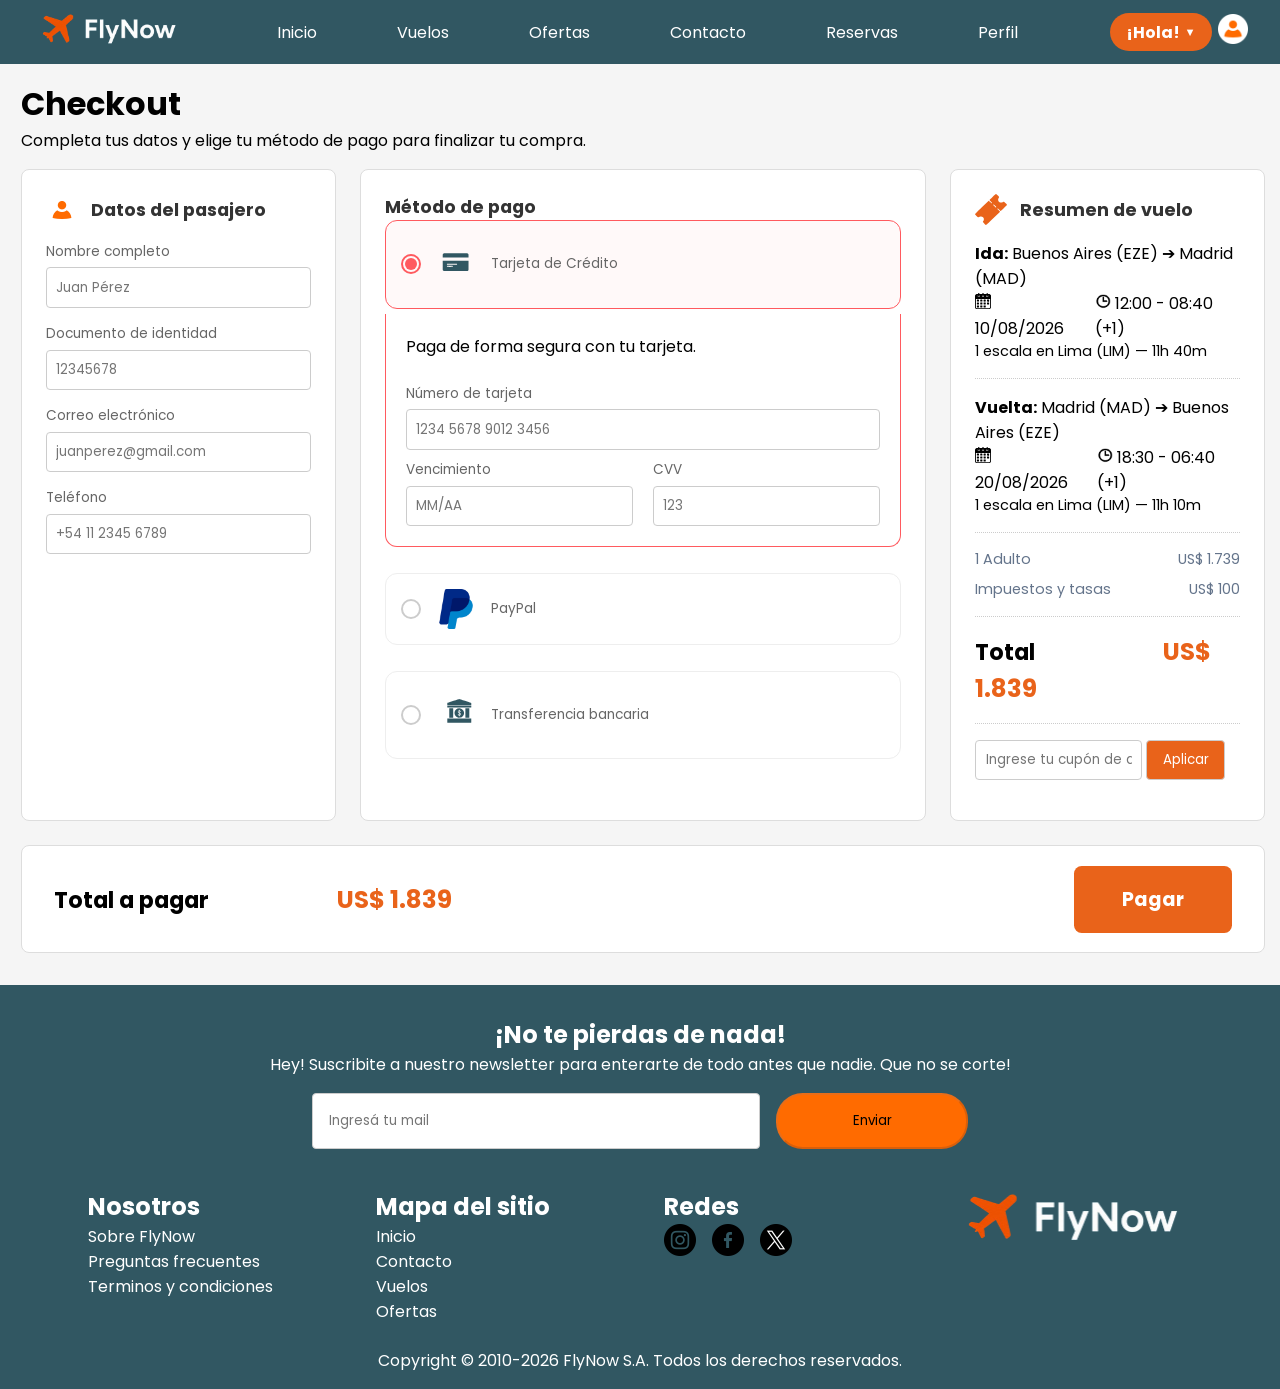
==== pages/Checkout.html @ a068d42f "agregado de archivos" ====
<!DOCTYPE html>
<html lang="es">

<head>
    <meta charset="UTF-8">
    <meta name="viewport" content="width=device-width, initial-scale=1.0">
     <link rel="stylesheet" href="../styles/header.css">
    <link rel="stylesheet" href="../styles/footer.css">
    <link rel="stylesheet" href="../styles/checkout_estilo.css">
    <link href="https://fonts.googleapis.com/css2?family=Poppins:wght@300;400;500;600;700&display=swap"
        rel="stylesheet">

    <link rel="stylesheet" href="../styles/footer.css">
    <title>Checkout</title>
    <script src ="../js/checkout.js" defer></script>
    
</head>

<body>
    <header>
        <nav class="menu">
            <section class="menu-izquierda">
                <a href="../index.html"><img class="logo" src="../images/logo.png" alt="logo" height="35"></a>
            </section>

            <section class="menu-medio">
                <ul>
                    <li><a href="../index.html">Inicio</a></li>
                    <li><a href="vuelos.html">Vuelos</a></li>
                    <li><a href="ofertas.html">Ofertas</a></li>
                    <li><a href="contacto.html">Contacto</a></li>
                    <li><a href="MiCuenta.html">Reservas</a></li>
                    <li><a href="perfil.html">Perfil</a></li>
                </ul>
            </section>

              <section class="menu-derecha">
        
            
            <details class="iniciar-sesion">

                <summary>
                    ¡Hola!
                </summary>

                <a href="../index.html" class="cerrar-sesion">
                    Cerrar sesión
                </a>

            </details>

            <a href="InicioSesion.html">
                <img class="usuario" src="../images/usuario.png" alt="usuario" width="30">
            </a>
        </section>
        </nav>
    </header>

    <main class="contenedor-pago">
        <div class="encabezado">
            <h1>Checkout</h1>
            <p>Completa tus datos y elige tu método de pago para finalizar tu compra.</p>
        </div>

        <form id="checkout-form">
            <div class="rejilla-superior">

                <section class="tarjeta">
                    <div class="pasajero">
                        <img src="../images/usuario.png" alt="usuario">
                        <h3>Datos del pasajero</h3>
                    </div>
                    <div class="campo">
                        <label for="full_name">Nombre completo</label>
                        <input type="text" id="full_name" name="nombre_completo" placeholder="Juan Pérez" required>
                        <span class="error-mensaje" id="error_full_name"></span>
                    </div>
                    <div class="campo">
                        <label for="document_number">Documento de identidad</label>
                        <div class="grupo-mixto">
                            <input type="text" id="document_number" name="nro_documento" placeholder="12345678" required>
                        </div>
                        <span class="error-mensaje" id="error_document_number"></span>
                    </div>
                    <div class="campo">
                        <label for="passenger_email">Correo electrónico</label>
                        <input type="email" id="passenger_email" name="email_pasajero" placeholder="juanperez@gmail.com" required>
                        <span class="error-mensaje" id="error_passenger_email"></span>
                    </div>
                    <div class="campo">
                        <label for="phone">Teléfono</label>
                        <input type="tel" id="phone" name="telefono" placeholder="+54 11 2345 6789" required>
                        <span class="error-mensaje" id="error_phone"></span>
                    </div>
                </section>

                <section class="tarjeta">
                    <h3>Método de pago</h3>

                    <div class="metodo-item">
                        <input type="radio" name="metodo_pago" id="car_payment" value="tarjeta" checked>
                        <label for="car_payment" class="metodo-header">
                            <span class="radio-custom"></span>
                            <img class="icon-pago" src="../images/Tarjeta.svg" alt="Tarjeta">
                            <span class="texto-metodo">Tarjeta de Crédito</span>
                        </label>

                        <div class="datos tarjeta">
                            <p>Paga de forma segura con tu tarjeta.</p><br>
                            <label for="card_number">Número de tarjeta</label>
                            <input type="text" id="card_number" placeholder="1234 5678 9012 3456">

                            <div class="row" style="margin-top: 10px;">
                                <div>
                                    <label for="expiration">Vencimiento</label>
                                    <input type="text" id="expiration" placeholder="MM/AA">
                                </div>
                                <div>
                                    <label for="cvv">CVV</label>
                                    <input type="text" id="cvv" placeholder="123">
                                </div>
                            </div>
                        </div>
                    </div>

                    <div class="metodo-item">
                        <input type="radio" name="metodo_pago" id="paypal_payment" value="paypal">
                        <label for="paypal_payment" class="metodo-header">
                            <span class="radio-custom"></span>
                            <img class="icon-pago" src="../images/paypal.svg" alt="PayPal">
                            <span class="texto-metodo">PayPal</span>
                        </label>
                        <div class="datos paypal">
                            <p>Serás redirigido a PayPal para finalizar.</p><br>
                            <input type="email" placeholder="tuemail@paypal.com">
                        </div>
                    </div>

                    <div class="metodo-item">
                        <input type="radio" name="metodo_pago" id="payment_transfer" value="transferencia">
                        <label for="payment_transfer" class="metodo-header">
                            <span class="radio-custom"></span>
                            <img class="icon-pago" src="../images/Banco.svg" alt="Banco">
                            <span class="texto-metodo">Transferencia bancaria</span>
                        </label>
                        <div class="datos transferencia">
                            <div class="info-bancaria">
                                <div class="dato-fila"><span class="etiqueta">Banco:</span><span class="valor">Banco
                                        Nación</span></div>
                                <div class="dato-fila"><span class="etiqueta">CBU:</span><span
                                        class="valor">01101234560123456789012</span></div>
                                <div class="dato-fila"><span class="etiqueta">Alias:</span><span
                                        class="valor">FLYNOW.PAGOS</span></div>
                            </div>
                        </div>
                    </div>
                </section>

                <section class="tarjeta" id="resumen-vuelo-card">
                    <div class="pasajero">
                        <img src="../images/ticket-color.svg" alt="">
                        <h3>Resumen de vuelo</h3>
                    </div>

                    <div id="resumen-itinerario">
                        <!-- Renderizado dinámicamente por JS (checkout.js) -->
                    </div>

                    <div class="separador-puntos"></div>

                    <div id="resumen-precios">
                        <!-- Renderizado dinámicamente por JS (checkout.js) -->
                    </div>

                    <div class="separador-puntos"></div>

                    <div class="total-pago">
                        Total <span class="monto" id="monto-resumen">US$ 1.839</span>
                    </div>

                    <div class="separador-puntos"></div>

                    <div class="campo-cupon">
                        <label for="discount_coupon" style="display: none;">Cupón</label>
                        <input class="cupon" type="text" id="discount_coupon" name="cupon_descuento"
                            placeholder="Ingrese tu cupón de descuento">
                        <button type="button" class="boton-cupon" id="btn-aplicar-cupon">Aplicar</button>
                    </div>

                    <span class="error-mensaje" id="error_cupon"></span>

                </section>

                <section class="resumen">
                    <div class="total-pago">
                        Total a pagar <span class="monto" id="monto-total-pagar">US$ 1.839</span>
                    </div>
                    <button type="button" class="boton-accion" id="btn-pagar">
                        Pagar
                    </button>
                </section>
            </div>
        </form>
    </main>

<footer class="footer">
        <div class="f-suscripcion">
            <h2>¡No te pierdas de nada!</h2>
            <p>Hey! Suscribite a nuestro newsletter para enterarte de todo antes que nadie. Que no se corte!</p>

            <form action="/procesar-datos" method="POST">
                <div class="divForm">
                    <!-- <label for="mail">E-mail:</label> -->
                    <input placeholder="Ingresá tu mail" type="email" id="mail" name="mail" required="">
                    <button id="Enviar" type="submit">Enviar</button>
                </div>
            </form>
        </div>

        <div class="f-Menu">
            <div class="f-section">
                <h2 class="f-titulos">Nosotros</h2>
                <ul>
                    <li><a href="../pages/contacto.html">Sobre FlyNow</a></li>
                    <li><a href="../index.html#faq-section">Preguntas frecuentes</a></li>
                    <li><a href="../pages/condiciones.html">Terminos y condiciones</a></li>
                </ul>
            </div>
            <div class="f-section">
                <h2 class="f-titulos">Mapa del sitio</h2>
                <ul>
                    <li><a href="../index.html">Inicio</a></li>
                    <li><a href="../pages/contacto.html">Contacto</a></li>
                    <li><a href="../pages/vuelos.html">Vuelos</a></li>
                    <li><a href="../pages/ofertas.html">Ofertas</a></li>
                </ul>
            </div>
            <div class="f-section">
                <h2 class="f-titulos">Redes</h2>
                <ul class="f-redes">
                    <li><a href="https://www.instagram.com"><img class="iconoRedes" src="../images/redes/instagram.png"
                                alt="instagram"></a>
                    </li>
                    <li><a href="https://www.facebook.com/"><img class="iconoRedes" src="../images/redes/facebook.png"
                                alt="facebook"></a>
                    </li>
                    <li><a href="https://x.com/"><img class="iconoRedes" src="../images/redes/x.png"
                                alt="X ex Twitter"></a>
                    </li>
                </ul>
            </div>
            <div class="f-section">
                <img class="f-logo" src="../images/logo.png" alt="FlyNow">
            </div>
        </div>
        <div class="f-Derechos">
            <p>Copyright © 2010-2026 FlyNow S.A. Todos los derechos reservados.</p>
        </div>

    </footer>
</body>

</html>
---- styles/header.css ----
* {
  margin: 0;
  padding: 0;
  font-family: Poppins, sans-serif;
  box-sizing: border-box;
}

.menu {
  position: relative;
  display: flex;
  margin: 1rem;
  align-items: center;
  justify-content: space-between;
  background-color: #315762;
  width: 100%;
  height: 3.5rem;
  padding: 2rem;
  margin: 0;
}

.menu .menu-izquierda {
  display: flex;
  align-items: center;

}

.menu .menu-medio ul {
  display: flex;
  list-style-type: none;
  gap: 3rem;
  justify-content: center;
}

a{
  text-decoration: none;
}



.menu-medio a {
  display: inline-block;
  text-decoration: none;
  padding: 1rem;
  color: white;
  transition: color 0.3s ease;
}

.menu-medio a:hover {
  background-color: rgba(255, 255, 255, 0.2);
}


.menu .menu-derecha {
  justify-content: flex-end;
  display: flex;
  align-items: center;
  gap:0.4rem;
}

.iniciar-sesion {
  position: relative;
}

.iniciar-sesion summary{
  display: flex;
  align-items: center;
  cursor: pointer;
  background-color: #E9631A;
  color: white;
  padding: 0.4rem 1rem;
  border-radius: 1.20rem;
  font-weight: bold;
}

.iniciar-sesion summary::after {
  content: "▼";
  font-size: 0.7rem;
  margin-left: 0.3rem;
}

.iniciar-sesion a{
  position: absolute;
  background-color: white;
  padding: 0.6rem 1rem;
  border-radius: 0.8rem;
  text-decoration: none;
  top: 100%;
  white-space: nowrap; 
  color: black;
}
---- styles/footer.css ----
/* Empieza el FOOTER */

.footer {
  background-color: #315762;
 
  display: flex;
  flex-direction: column;
  gap: 1em;
  padding: 1em 5em;
  color: white;
}

.f-suscripcion {
  text-align: center;

  padding: 1em;
}

.divForm {
  display: flex;
  flex-direction: row;
  justify-content: center;
  gap: 1em;
  padding-top: 1em;

 
}

#mail {
  /* width: 35em; */
  padding: 1.2em 1.2em;
  width: 35vw;
}

#Enviar {
  padding: 1.2em 1.2em;
  width: 15vw;
  background-color: #FF6B00;
  border-color: #977a7a33;
  border-radius: 2em;
  box-shadow: 0%;

}

.f-Menu {
  display: grid;
  grid-template-columns: 2fr 2fr 2fr 1fr;
  background-color: #315762;
  /* #073B4C */
}

.f-section {
  padding: 0.5em;
}

.f-section ul li {
  list-style-type: none;
}


.f-section a{
    color: white;
    text-decoration: none;
}


.iconoRedes {
  width: 2em;
  margin-right: 1em;
}

.f-logo {
  width: 15em;
}

.f-redes {
  display: flex;
  flex-direction: row;
}

.f-Derechos {
  text-align: center;
}

/* FIN FOOTER */
---- styles/checkout_estilo.css ----
.menu {
  position: relative;
  display: flex;
  margin: 1rem;
  align-items: center;
  justify-content: space-between;
  background-color: #315762;
  width: 100%;
  height: 3.5rem;
  padding: 2rem;
  margin: 0;
}

.menu .menu-izquierda {
  display: flex;
  align-items: center;

}

.menu .menu-medio ul {
  display: flex;
  list-style-type: none;
  gap: 3rem;
  justify-content: center;
}

a{
  text-decoration: none;
}



.menu-medio a {
  display: inline-block;
  text-decoration: none;
  padding: 1rem;
  color: white;
  transition: color 0.3s ease;
}

.menu-medio a:hover {
  background-color: rgba(255, 255, 255, 0.2);
}


.menu .menu-derecha {
  justify-content: flex-end;
  display: flex;
  align-items: center;
  gap:0.4rem;
}

.iniciar-sesion {
  position: relative;
}

.iniciar-sesion summary{
  display: flex;
  align-items: center;
  cursor: pointer;
  background-color: #E9631A;
  color: white;
  padding: 0.4rem 1rem;
  border-radius: 1.20rem;
  font-weight: bold;
}

.iniciar-sesion summary::after {
  content: "▼";
  font-size: 0.7rem;
  margin-left: 0.3rem;
}

.iniciar-sesion a{
  position: absolute;
  background-color: white;
  padding: 0.6rem 1rem;
  border-radius: 0.8rem;
  text-decoration: none;
  top: 100%;
  white-space: nowrap; 
  color: black;
}



body{
    max-width: 100%;
    margin: 0;
   background-color: rgb(243, 241, 241);
    font-family: Arial, Helvetica, sans-serif;
}

.volver {
    text-decoration: none;
    color: #e9631a;
}



.titulo{
    padding-left: 2em;
    padding-top: 2em;
}

/* --- Estilos Generales --- */
* {
    margin: 0;
    padding: 0;
    box-sizing: border-box;
    font-family: 'Poppins', sans-serif;
}

body {
    background-color: #f5f5f5;
    font-size: 16px;
}

/* --- Rejilla y Contenedores --- */
.contenedor-pago {
    width: 100%;
    padding-left: 1.3em;
    padding-top: 1em;
}

.rejilla-superior {
    display: grid;
    grid-template-columns: 25% 45% 25%; 
    gap: 1.5em;
    margin-bottom: 2em;
    padding-top: 1em;
}

.tarjeta {
    background: #ffffff;
    padding: 1.5em;
    border-radius: 0.5em;
    border: 1px solid #ddd;
}

.tarjeta h3 {
    font-size: 1.1em;
    color: #333;
}

.pasajero{
    display: flex;
    align-items: center;
    gap: 0.8em;
    margin-bottom: 1em;
}

.pasajero img {
    width: 2em;        
    height: auto;       
    display: block;    
}

/* --- Formulario --- */
.campo { margin-bottom: 1em; }
label { display: block; font-size: 0.85em; margin-bottom: 0.4em; color: #666; }
input, select { 
    width: 100%; 
    padding: 0.7em; 
    border: 1px solid #ccc; 
    border-radius: 0.3em; 
}

/*tipo de documento*/
.grupo-mixto { 
    display: flex; 
    gap: 0.5em; }


.grafico-vuelo {
    display: flex;
    align-items: center;
    margin: 1em 0;
    text-align: center;
}

.detalle-escala{
    font-size: 0.9em;
}

.info-salida{
    display: flex;
    align-items: center;
    gap: 1em;
}

.info-salida img {
    width: 1em;        
    height: auto;       
  
}

.separador-puntos {
    border-top: 1px dotted #ccc;
    margin: 1em 0;
}

/* --- Contenedor de pago --- */
.icon-pago {
    width: 40px;
    margin: 0 15px;
}

.metodo-header {
    display: flex;
    align-items: center;
    padding: 15px;
    border: 1px solid #eee; 
    border-radius: 12px;
    cursor: pointer;
    transition: all 0.3s ease;
}

input[type="radio"] {/*Se encarga de ocultar radio original y colocar el naranja */
    display: none;
}

.radio-custom {/*Es el circulo del input */
    width: 20px;
    height: 20px;
    border: 2px solid #ccc;
    border-radius: 50%;
    display: inline-block;
    position: relative;
}


input[type="radio"]:checked + .metodo-header {/* cambia el estilo cuando está seleccionado  */
    border-color: #ff5a5f;
    background-color: #fff9f9;
}

input[type="radio"]:checked + .metodo-header .radio-custom {/*cambia tambien el circulo */
    border-color: #ff5a5f;
}

input[type="radio"]:checked + .metodo-header .radio-custom::after { /* es el punto del input */
    content: "";
    width: 12px;
    height: 12px;
    background: #ff5a5f;
    border-radius: 50%;
    position: absolute;
    top: 50%;
    left: 50%;
    transform: translate(-50%, -50%);
}



.datos {/* datos que se despliegan */
    display: none;
    padding: 20px;
    border: 1px solid #ff5a5f;
    border-top: none;
    border-radius: 0 0 12px 12px;
    background: white;
}

/* Asegurate de que esto esté tal cual */
#car_payment:checked ~ .datos.tarjeta,
#paypal_payment:checked ~ .datos.paypal,
#payment_transfer:checked ~ .datos.transferencia {
    display: block;
}
.metodo-item{
margin-bottom: 5%;
}
.row {
    display: flex;
    gap: 20px;
}
.row div {
    flex: 1; /* Hace que ambos ocupen el mismo espacio */
}

.info-bancaria {
    background-color: #f0f7ff; 
    border: 1px solid #d0e3ff; 
    border-radius: 8px; 
    padding: 15px;
    margin-top: 15px; 
}


.dato-fila {
    display: grid;
    grid-template-columns: 80px 1fr; 
    margin-bottom: 5px; 
    font-family: sans-serif;
}


.info-bancaria .etiqueta {
    font-weight: bold;
    color: #444;
    font-size: 14px;
}


.info-bancaria .valor {
    color: #555;
    font-size: 14px;
}

/* --- Barra Inferior --- */
.resumen {
    display: flex;
    justify-content: space-between;
    align-items: center;
    grid-column: 1 / 4; 
    background: #fff;
    padding: 1.2em 2em;
    border-radius: 0.5em;
    border: 1px solid #ddd;
}

.fila-precio{
   display: flex;
   justify-content: space-between;
   font-size: 0.9em;
    color: #64748b;
    margin-bottom: 0.6em;
}

.campo-cupon { margin-bottom: 1em; }
.cupon{ 
    width: 63%; 
    padding: 0.7em; 
    border: 1px solid #ccc; 
    border-radius: 0.3em; 
}

.boton-cupon{
    width: 30%;
    padding: 0.7em; 
    border: 1px solid #ccc; 
    border-radius: 0.3em;
    background-color: #E9631A;
    color: white;
    cursor: pointer;
}

.total-pago{
     font-weight: bold;
     font-size: 1.4em;
}


 .monto {
    color: #e9631a;
    font-weight: bold;
    font-size: 1.1em;
    margin-left: 5em;

}

.boton-accion {
    background-color: #e9631a;
    color: white;
    border: none;
    padding: 1em 2.5em;
    border-radius: 0.4em;
    font-weight: bold;
    font-size: 1.2em;
    cursor: pointer;
}

/* Oculta el checkbox y el icono del menú hamburguesa en desktop */
.menu-checkbox,
.menu-icono-hamburguesa {
    display: none;
}
/* ==========================================================================
   RESPONSIVE PARA TABLET (de 37.6em a 64em)
   ========================================================================== */
@media (min-width: 37.6em) and (max-width: 64em) {
 
    html, body {
        margin: 0;
        padding: 0;
        width: 100%;
        overflow-x: hidden;
        box-sizing: border-box;
    }
 
   /* --- MENÚ SUPERIOR --- */
    .menu {
        display: flex;
        flex-direction: row;
        justify-content: space-between;
        align-items: center;
        width: 100%;
        padding: 0.5em 0.6em;
        box-sizing: border-box;
        height: auto;
        gap: 0.3em;
    }
 
    .menu-izquierda {
        flex-shrink: 0;
    }
 
    .menu-izquierda .logo {
        height: 26px;
        width: auto;
    }
 
    .menu-medio {
        flex: 1;
        min-width: 0;
        overflow: hidden;
    }
 
    .menu-medio ul {
        display: flex;
        flex-direction: row;
        gap: 0.1rem;
        list-style: none;
        padding: 0;
        margin: 0;
        justify-content: center;
        flex-wrap: nowrap;
    }
 
    .menu-medio a {
        font-size: 0.62em;
        padding: 0.3rem 0.35rem;
        white-space: nowrap;
    }
 
    .menu-derecha {
        flex-shrink: 0;
        gap: 0.3em;
    }
 
    .iniciar-sesion summary {
        font-size: 0.65em;
        padding: 0.25rem 0.5rem;
        white-space: nowrap;
    }
 
    .menu-derecha .usuario {
        width: 22px;
    }
 
    .menu-checkbox,
    .menu-icono-hamburguesa {
        display: none;
    }
 
    /* --- CONTENEDOR GENERAL --- */
    .contenedor-pago {
        width: 100%;
        padding: 0 0.8em;
        box-sizing: border-box;
    }
 
    .encabezado h1 {
        font-size: 1.4em;
    }
 
    .encabezado p {
        font-size: 0.85em;
    }
 
    /* --- REJILLA: pasa a 2 columnas, el resumen ocupa todo el ancho abajo --- */
    .rejilla-superior {
        display: grid;
        grid-template-columns: 1fr 1fr;
        gap: 1em;
        margin-bottom: 1.5em;
        padding-top: 0.8em;
    }
 
    /* Datos del pasajero y Método de pago: una al lado de la otra */
    .rejilla-superior > .tarjeta:nth-of-type(1) {
        grid-column: 1 / 2;
        grid-row: 1 / 2;
    }
 
    .rejilla-superior > .tarjeta:nth-of-type(2) {
        grid-column: 2 / 3;
        grid-row: 1 / 2;
    }
 
    /* Resumen de vuelo ocupa todo el ancho */
    .rejilla-superior > .tarjeta:nth-of-type(3) {
        grid-column: 1 / 3;
        grid-row: 2 / 3;
    }
 
    .tarjeta {
        padding: 1.1em;
        box-sizing: border-box;
    }
 
    .tarjeta h3 {
        font-size: 1em;
    }
 
    label {
        font-size: 0.8em;
    }
 
    input, select {
        font-size: 0.85em;
        padding: 0.6em;
    }
 
    .icon-pago {
        width: 28px;
        margin: 0 8px;
    }
 
    .metodo-header {
        padding: 10px;
    }
 
    .texto-metodo {
        font-size: 0.85em;
    }
 
    .radio-custom {
        width: 16px;
        height: 16px;
    }
 
    .radio-custom::after {
        width: 9px;
        height: 9px;
    }
 
    .datos {
        padding: 14px;
    }
 
    .info-bancaria {
        padding: 10px;
    }
 
    .dato-fila {
        grid-template-columns: 60px 1fr;
    }
 
    .info-bancaria .etiqueta,
    .info-bancaria .valor {
        font-size: 12px;
    }
 
    .itinerario {
        font-size: 0.9em;
    }
 
    .info-salida {
        flex-wrap: wrap;
        gap: 0.5em;
        font-size: 0.85em;
    }
 
    .detalle-escala {
        font-size: 0.8em;
    }
 
    .fila-precio {
        font-size: 0.85em;
    }
 
    .total-pago {
        font-size: 1.1em;
    }
 
    .monto {
        margin-left: 1em;
        font-size: 1em;
    }
 
    .campo-cupon {
        display: flex;
        gap: 0.5em;
    }
 
    .cupon {
        width: 65%;
        font-size: 0.8em;
    }
 
    .boton-cupon {
        width: 35%;
        font-size: 0.8em;
        padding: 0.6em;
    }
 
    /* --- Barra inferior --- */
    .resumen {
        grid-column: 1 / 3;
        padding: 1em 1.2em;
        flex-wrap: wrap;
        gap: 0.8em;
    }
 
    .resumen .total-pago {
        font-size: 1.1em;
    }
 
    .resumen .monto {
        margin-left: 0.6em;
    }
 
    .boton-accion {
        padding: 0.8em 1.6em;
        font-size: 1em;
    }
 
    /* --- FOOTER --- */
    .footer {
        padding: 1em 1.5em;
    }
 
    .f-suscripcion h2 {
        font-size: 1em;
    }
 
    .f-suscripcion p {
        font-size: 0.8em;
    }
 
    #mail {
        width: 50vw;
        padding: 0.7em;
        font-size: 0.8em;
    }
 
    #Enviar {
        width: 20vw;
        padding: 0.7em;
        font-size: 0.8em;
    }
 
    .f-Menu {
        grid-template-columns: 1fr 1fr 1fr 1fr;
        gap: 0.5em;
    }
 
    .f-titulos {
        font-size: 0.85em;
    }
 
    .f-section a,
    .f-section li {
        font-size: 0.75em;
    }
 
    .iconoRedes {
        width: 1.4em;
    }
 
    .f-logo {
        width: 8em;
    }
 
    .f-Derechos p {
        font-size: 0.7em;
    }
}
 
/* ==========================================================================
   RESPONSIVE MOBILE (hasta 37.5em)
   ========================================================================== */
@media (max-width: 37.5em) {
 
    html, body {
        margin: 0;
        padding: 0;
        width: 100%;
        overflow-x: hidden;
        box-sizing: border-box;
    }
 
    /* --- MENÚ HAMBURGUESA SUPERIOR --- */
    .menu {
        display: flex;
        flex-direction: row;
        justify-content: space-between;
        align-items: center;
        padding: 10px 15px;
        position: relative;
        height: auto;
        background-color: #315762;
        width: 100%;
        box-sizing: border-box;
    }
 
    .menu-izquierda, .menu-derecha {
        display: flex;
        align-items: center;
        gap: 10px;
    }
 
    .iniciar-sesion summary {
        font-size: 11px;
        padding: 4px 8px;
    }
 
    .menu-icono-hamburguesa {
        display: flex;
        flex-direction: column;
        justify-content: space-between;
        width: 22px;
        height: 16px;
        cursor: pointer;
        margin: 0 10px;
    }
 
    .menu-icono-hamburguesa .linea-hamburguesa {
        display: block;
        width: 100%;
        height: 3px;
        background-color: #ffffff;
        border-radius: 2px;
        transition: all 0.3s ease;
    }
 
    .menu .menu-medio ul {
        position: absolute;
        top: 100%;
        left: 0;
        width: 100%;
        background-color: #264b56;
        display: flex;
        flex-direction: column;
        gap: 0;
        padding: 0;
        margin: 0;
        max-height: 0;
        overflow: hidden;
        transition: max-height 0.3s ease-in-out;
        box-shadow: 0 4px 10px rgba(0,0,0,0.2);
        z-index: 99999;
    }
 
    .menu-medio ul li {
        width: 100%;
        text-align: center;
    }
 
    .menu-medio ul li a {
        display: block;
        padding: 12px 0;
        width: 100%;
        color: #ffffff;
        font-size: 1.1rem;
        border-bottom: 1px solid rgba(255,255,255,0.08);
    }
 
    .menu-checkbox:checked ~ .menu-medio ul {
        max-height: 320px;
    }
 
    .menu-checkbox:checked ~ .menu-icono-hamburguesa .linea-hamburguesa:nth-child(1) {
        transform: translateY(6.5px) rotate(45deg);
    }
    .menu-checkbox:checked ~ .menu-icono-hamburguesa .linea-hamburguesa:nth-child(2) {
        opacity: 0;
    }
    .menu-checkbox:checked ~ .menu-icono-hamburguesa .linea-hamburguesa:nth-child(3) {
        transform: translateY(-6.5px) rotate(-45deg);
    }
 
    /* --- CONTENEDOR GENERAL --- */
    .contenedor-pago {
        width: 100%;
        padding: 0.8em;
        box-sizing: border-box;
    }
 
    .encabezado h1 {
        font-size: 1.3em;
    }
 
    .encabezado p {
        font-size: 0.8em;
    }
 
    /* --- REJILLA: todo apilado en columna --- */
    .rejilla-superior {
        display: flex;
        flex-direction: column;
        gap: 1em;
        margin-bottom: 1.5em;
        padding-top: 0.8em;
    }
 
    /* Orden: Resumen de vuelo primero, después Pasajero, después Pago */
    .rejilla-superior > .tarjeta:nth-of-type(3) {
        order: -2;
    }
    .rejilla-superior > .tarjeta:nth-of-type(1) {
        order: -1;
    }
    .rejilla-superior > .tarjeta:nth-of-type(2) {
        order: 0;
    }
    .resumen {
        order: 1;
    }
 
    .tarjeta {
        padding: 1em;
        width: 100%;
        box-sizing: border-box;
    }
 
    .tarjeta h3 {
        font-size: 1em;
    }
 
    .pasajero img {
        width: 1.8em;
    }
 
    label {
        font-size: 0.8em;
    }
 
    input, select {
        font-size: 0.9em;
        padding: 0.65em;
    }
 
    .grupo-mixto {
        flex-direction: column;
    }
 
    .icon-pago {
        width: 30px;
        margin: 0 10px;
    }
 
    .metodo-header {
        padding: 12px;
    }
 
    .texto-metodo {
        font-size: 0.85em;
    }
 
    .radio-custom {
        width: 18px;
        height: 18px;
    }
 
    .radio-custom::after {
        width: 10px;
        height: 10px;
    }
 
    .datos {
        padding: 14px;
    }
 
    .row {
        flex-direction: column;
        gap: 0.8em;
    }
 
    .info-bancaria {
        padding: 12px;
    }
 
    .dato-fila {
        grid-template-columns: 70px 1fr;
    }
 
    .info-bancaria .etiqueta,
    .info-bancaria .valor {
        font-size: 13px;
    }
 
    .itinerario {
        font-size: 0.9em;
    }
 
    .info-salida {
        flex-direction: column;
        align-items: flex-start;
        gap: 0.3em;
        font-size: 0.85em;
    }
 
    .detalle-escala {
        font-size: 0.8em;
    }
 
    .fila-precio {
        font-size: 0.85em;
    }
 
    .total-pago {
        font-size: 1.1em;
        display: flex;
        justify-content: space-between;
        align-items: center;
        flex-wrap: wrap;
    }
 
    .monto {
        margin-left: 0;
        font-size: 1em;
    }
 
    .campo-cupon {
        display: flex;
        flex-direction: column;
        gap: 0.5em;
    }
 
    .cupon, .boton-cupon {
        width: 100%;
        font-size: 0.85em;
    }
 
    /* --- Barra inferior fija --- */
    .resumen {
        flex-direction: column;
        align-items: stretch;
        gap: 0.8em;
        padding: 1em;
        position: sticky;
        bottom: 0;
        box-shadow: 0 -2px 8px rgba(0,0,0,0.08);
    }
 
    .resumen .total-pago {
        font-size: 1.15em;
        justify-content: space-between;
    }
 
    .boton-accion {
        width: 100%;
        padding: 0.9em;
        font-size: 1em;
    }
 
    /* --- FOOTER --- */
    .footer {
        padding: 1em;
    }
 
    .f-suscripcion h2 {
        font-size: 1em;
    }
 
    .f-suscripcion p {
        font-size: 0.78em;
    }
 
    .divForm {
        flex-direction: column;
        align-items: center;
        gap: 0.6em;
    }
 
    #mail {
        width: 85vw;
        padding: 0.7em;
        font-size: 0.85em;
    }
 
    #Enviar {
        width: 85vw;
        padding: 0.7em;
        font-size: 0.85em;
    }
 
    .f-Menu {
        grid-template-columns: 1fr 1fr;
        gap: 1em;
    }
 
    .f-titulos {
        font-size: 0.9em;
    }
 
    .f-section a,
    .f-section li {
        font-size: 0.78em;
    }
 
    .iconoRedes {
        width: 1.6em;
    }
 
    .f-logo {
        width: 7em;
    }
 
    .f-Derechos p {
        font-size: 0.7em;
    }
}
---- styles/footer.css ----
/* Empieza el FOOTER */

.footer {
  background-color: #315762;
 
  display: flex;
  flex-direction: column;
  gap: 1em;
  padding: 1em 5em;
  color: white;
}

.f-suscripcion {
  text-align: center;

  padding: 1em;
}

.divForm {
  display: flex;
  flex-direction: row;
  justify-content: center;
  gap: 1em;
  padding-top: 1em;

 
}

#mail {
  /* width: 35em; */
  padding: 1.2em 1.2em;
  width: 35vw;
}

#Enviar {
  padding: 1.2em 1.2em;
  width: 15vw;
  background-color: #FF6B00;
  border-color: #977a7a33;
  border-radius: 2em;
  box-shadow: 0%;

}

.f-Menu {
  display: grid;
  grid-template-columns: 2fr 2fr 2fr 1fr;
  background-color: #315762;
  /* #073B4C */
}

.f-section {
  padding: 0.5em;
}

.f-section ul li {
  list-style-type: none;
}


.f-section a{
    color: white;
    text-decoration: none;
}


.iconoRedes {
  width: 2em;
  margin-right: 1em;
}

.f-logo {
  width: 15em;
}

.f-redes {
  display: flex;
  flex-direction: row;
}

.f-Derechos {
  text-align: center;
}

/* FIN FOOTER */
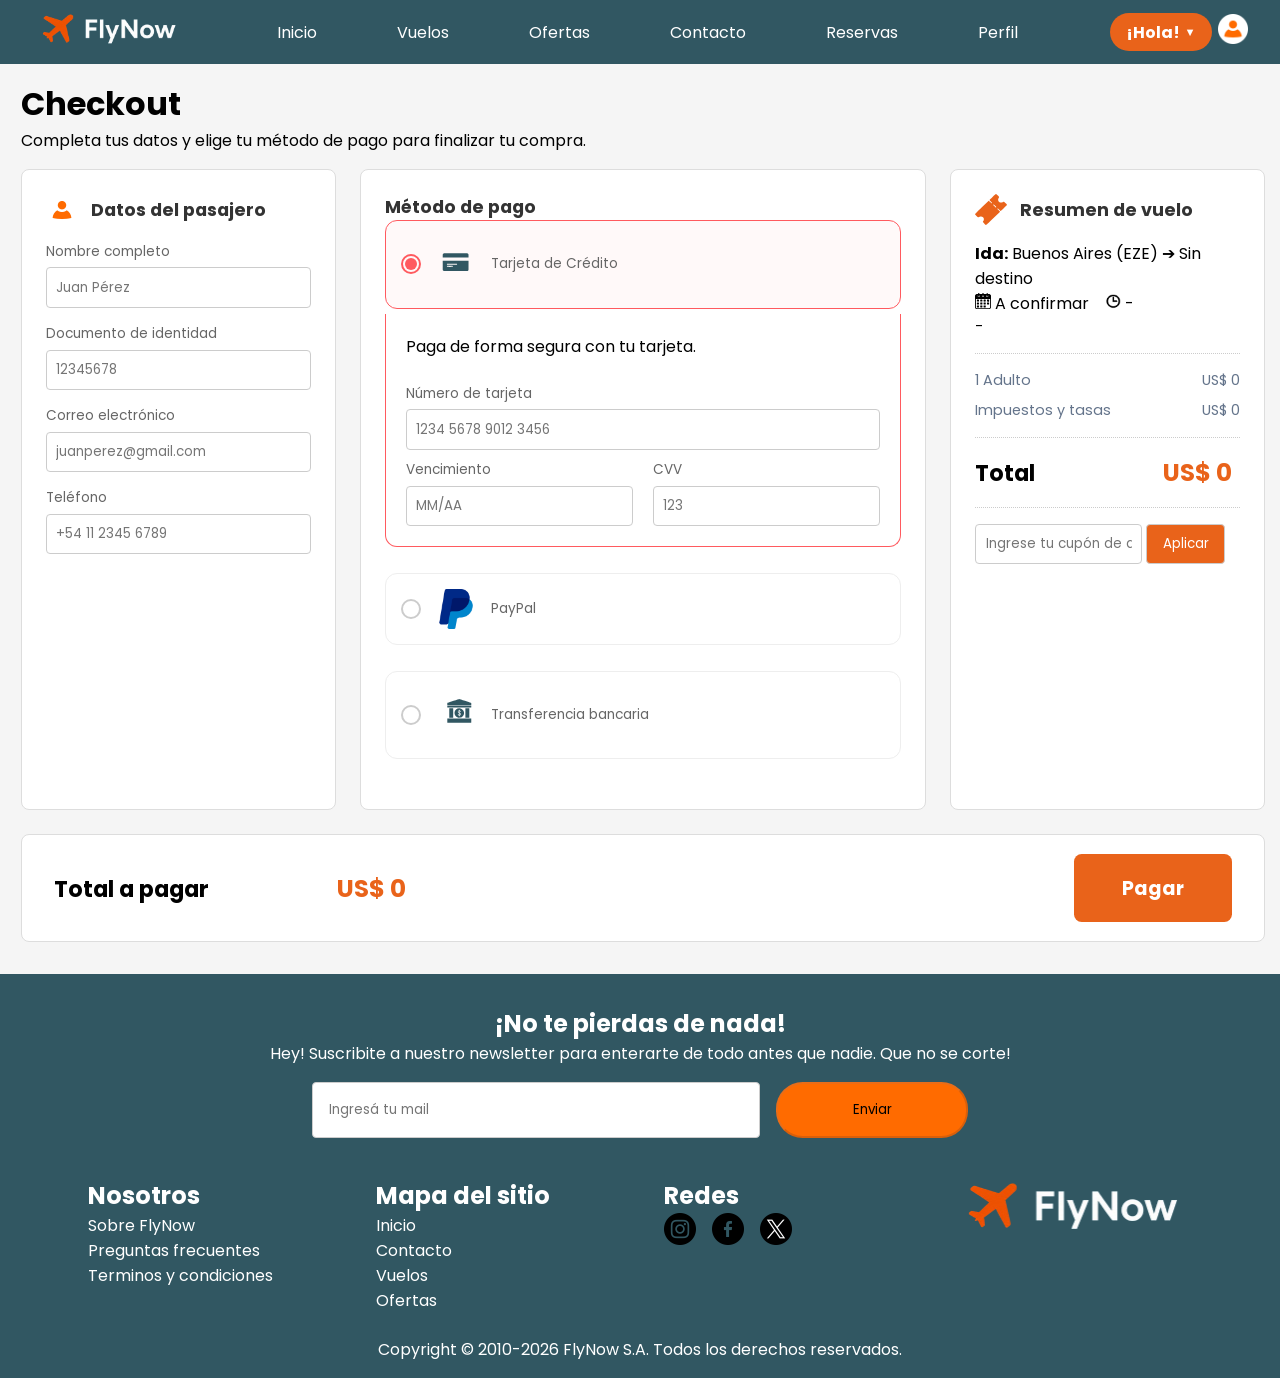
==== commit 6a1184a8: "Update Checkout.html" ====
--- a/pages/Checkout.html
+++ b/pages/Checkout.html
@@ -12,7 +12,7 @@
 
     <link rel="stylesheet" href="../styles/footer.css">
     <title>Checkout</title>
-    <script src ="../js/checkout.js" defer></script>
+  
     
 </head>
 
@@ -258,6 +258,8 @@
         </div>
 
     </footer>
+    <script src="../js/componentes.js"></script>
+<script src="../js/checkout.js"></script>
 </body>
 
-</html>+</html>
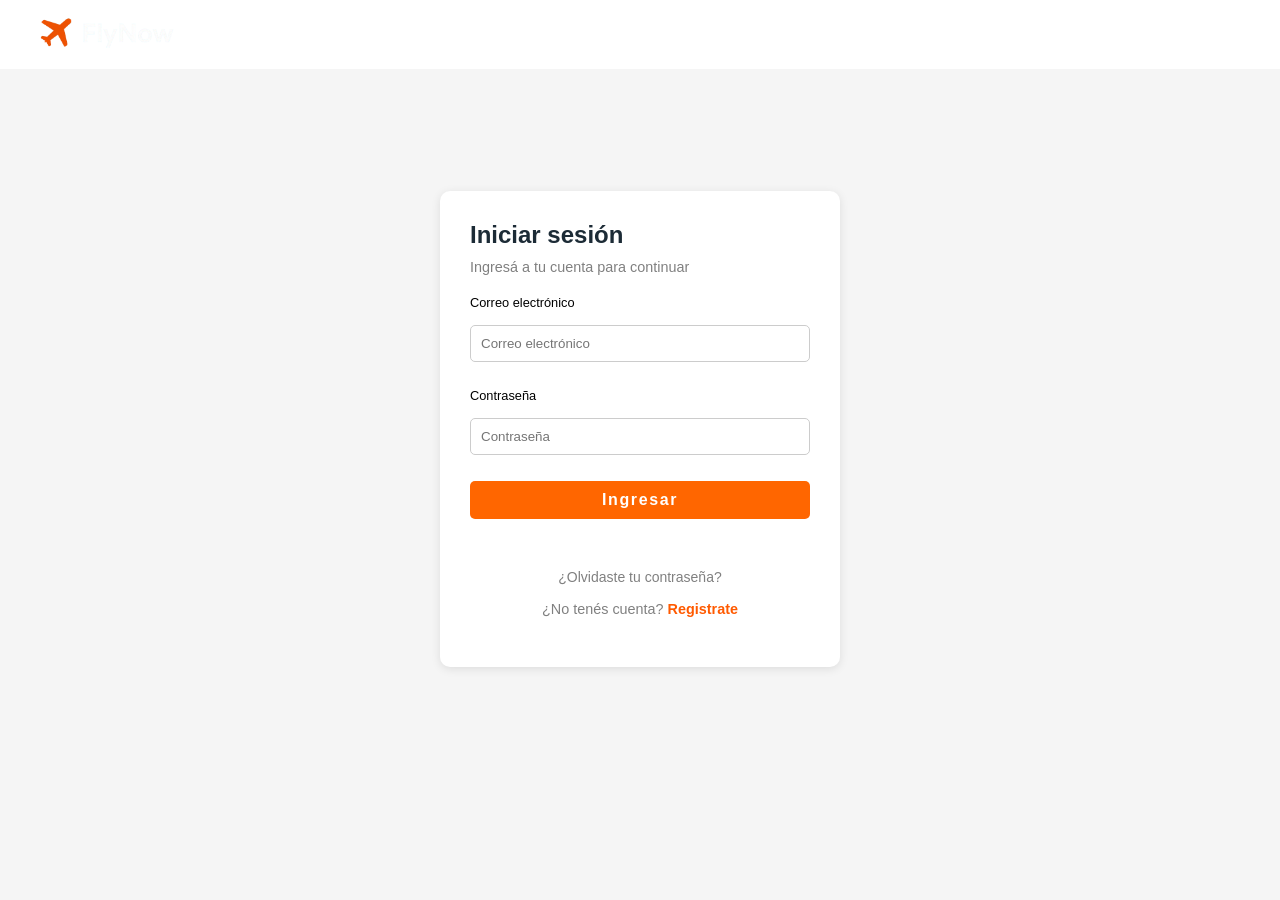
==== commit 5c162d89: "x" ====
--- a/pages/Checkout.html
+++ b/pages/Checkout.html
@@ -72,24 +72,24 @@
                     </div>
                     <div class="campo">
                         <label for="full_name">Nombre completo</label>
-                        <input type="text" id="full_name" name="nombre_completo" placeholder="Juan Pérez" required>
+                        <input type="text" id="full_name" name="nombre_completo" placeholder="Juan Pérez">
                         <span class="error-mensaje" id="error_full_name"></span>
                     </div>
                     <div class="campo">
                         <label for="document_number">Documento de identidad</label>
                         <div class="grupo-mixto">
-                            <input type="text" id="document_number" name="nro_documento" placeholder="12345678" required>
+                            <input type="text" id="document_number" name="nro_documento" placeholder="12345678">
                         </div>
                         <span class="error-mensaje" id="error_document_number"></span>
                     </div>
                     <div class="campo">
                         <label for="passenger_email">Correo electrónico</label>
-                        <input type="email" id="passenger_email" name="email_pasajero" placeholder="juanperez@gmail.com" required>
+                        <input type="email" id="passenger_email" name="email_pasajero" placeholder="juanperez@gmail.com">
                         <span class="error-mensaje" id="error_passenger_email"></span>
                     </div>
                     <div class="campo">
                         <label for="phone">Teléfono</label>
-                        <input type="tel" id="phone" name="telefono" placeholder="+54 11 2345 6789" required>
+                        <input type="tel" id="phone" name="telefono" placeholder="+54 11 2345 6789">
                         <span class="error-mensaje" id="error_phone"></span>
                     </div>
                 </section>
@@ -262,4 +262,4 @@
 <script src="../js/checkout.js"></script>
 </body>
 
-</html>
+</html>
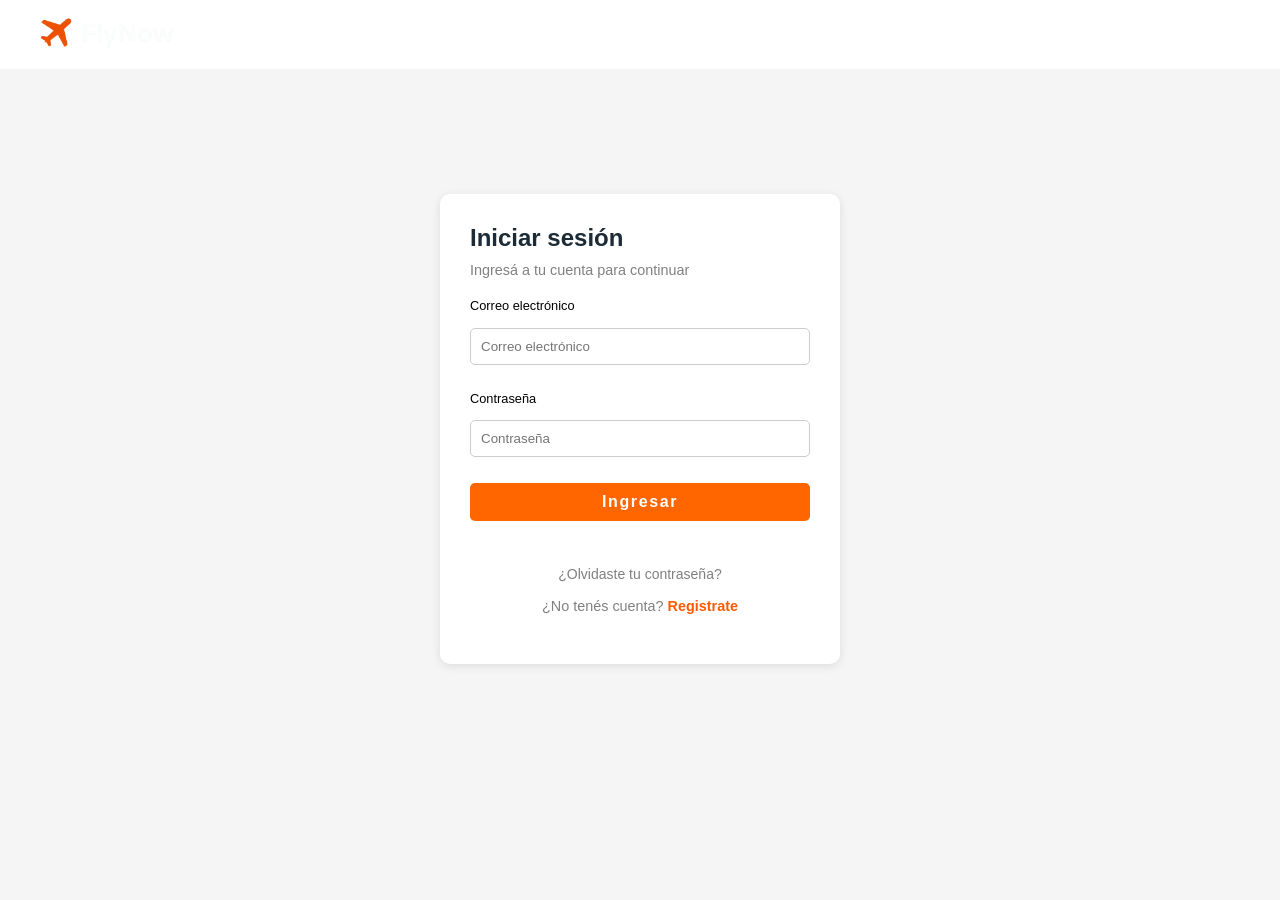
==== commit d11fe177: "actualizacion de 4 pag" ====
--- a/pages/Checkout.html
+++ b/pages/Checkout.html
@@ -17,44 +17,8 @@
 </head>
 
 <body>
-    <header>
-        <nav class="menu">
-            <section class="menu-izquierda">
-                <a href="../index.html"><img class="logo" src="../images/logo.png" alt="logo" height="35"></a>
-            </section>
-
-            <section class="menu-medio">
-                <ul>
-                    <li><a href="../index.html">Inicio</a></li>
-                    <li><a href="vuelos.html">Vuelos</a></li>
-                    <li><a href="ofertas.html">Ofertas</a></li>
-                    <li><a href="contacto.html">Contacto</a></li>
-                    <li><a href="MiCuenta.html">Reservas</a></li>
-                    <li><a href="perfil.html">Perfil</a></li>
-                </ul>
-            </section>
-
-              <section class="menu-derecha">
-        
-            
-            <details class="iniciar-sesion">
-
-                <summary>
-                    ¡Hola!
-                </summary>
-
-                <a href="../index.html" class="cerrar-sesion">
-                    Cerrar sesión
-                </a>
-
-            </details>
-
-            <a href="InicioSesion.html">
-                <img class="usuario" src="../images/usuario.png" alt="usuario" width="30">
-            </a>
-        </section>
-        </nav>
-    </header>
+    
+    <mi-header></mi-header>
 
     <main class="contenedor-pago">
         <div class="encabezado">
@@ -203,61 +167,8 @@
         </form>
     </main>
 
-<footer class="footer">
-        <div class="f-suscripcion">
-            <h2>¡No te pierdas de nada!</h2>
-            <p>Hey! Suscribite a nuestro newsletter para enterarte de todo antes que nadie. Que no se corte!</p>
+    <mi-footer></mi-footer>
 
-            <form action="/procesar-datos" method="POST">
-                <div class="divForm">
-                    <!-- <label for="mail">E-mail:</label> -->
-                    <input placeholder="Ingresá tu mail" type="email" id="mail" name="mail" required="">
-                    <button id="Enviar" type="submit">Enviar</button>
-                </div>
-            </form>
-        </div>
-
-        <div class="f-Menu">
-            <div class="f-section">
-                <h2 class="f-titulos">Nosotros</h2>
-                <ul>
-                    <li><a href="../pages/contacto.html">Sobre FlyNow</a></li>
-                    <li><a href="../index.html#faq-section">Preguntas frecuentes</a></li>
-                    <li><a href="../pages/condiciones.html">Terminos y condiciones</a></li>
-                </ul>
-            </div>
-            <div class="f-section">
-                <h2 class="f-titulos">Mapa del sitio</h2>
-                <ul>
-                    <li><a href="../index.html">Inicio</a></li>
-                    <li><a href="../pages/contacto.html">Contacto</a></li>
-                    <li><a href="../pages/vuelos.html">Vuelos</a></li>
-                    <li><a href="../pages/ofertas.html">Ofertas</a></li>
-                </ul>
-            </div>
-            <div class="f-section">
-                <h2 class="f-titulos">Redes</h2>
-                <ul class="f-redes">
-                    <li><a href="https://www.instagram.com"><img class="iconoRedes" src="../images/redes/instagram.png"
-                                alt="instagram"></a>
-                    </li>
-                    <li><a href="https://www.facebook.com/"><img class="iconoRedes" src="../images/redes/facebook.png"
-                                alt="facebook"></a>
-                    </li>
-                    <li><a href="https://x.com/"><img class="iconoRedes" src="../images/redes/x.png"
-                                alt="X ex Twitter"></a>
-                    </li>
-                </ul>
-            </div>
-            <div class="f-section">
-                <img class="f-logo" src="../images/logo.png" alt="FlyNow">
-            </div>
-        </div>
-        <div class="f-Derechos">
-            <p>Copyright © 2010-2026 FlyNow S.A. Todos los derechos reservados.</p>
-        </div>
-
-    </footer>
     <script src="../js/componentes.js"></script>
 <script src="../js/checkout.js"></script>
 </body>
